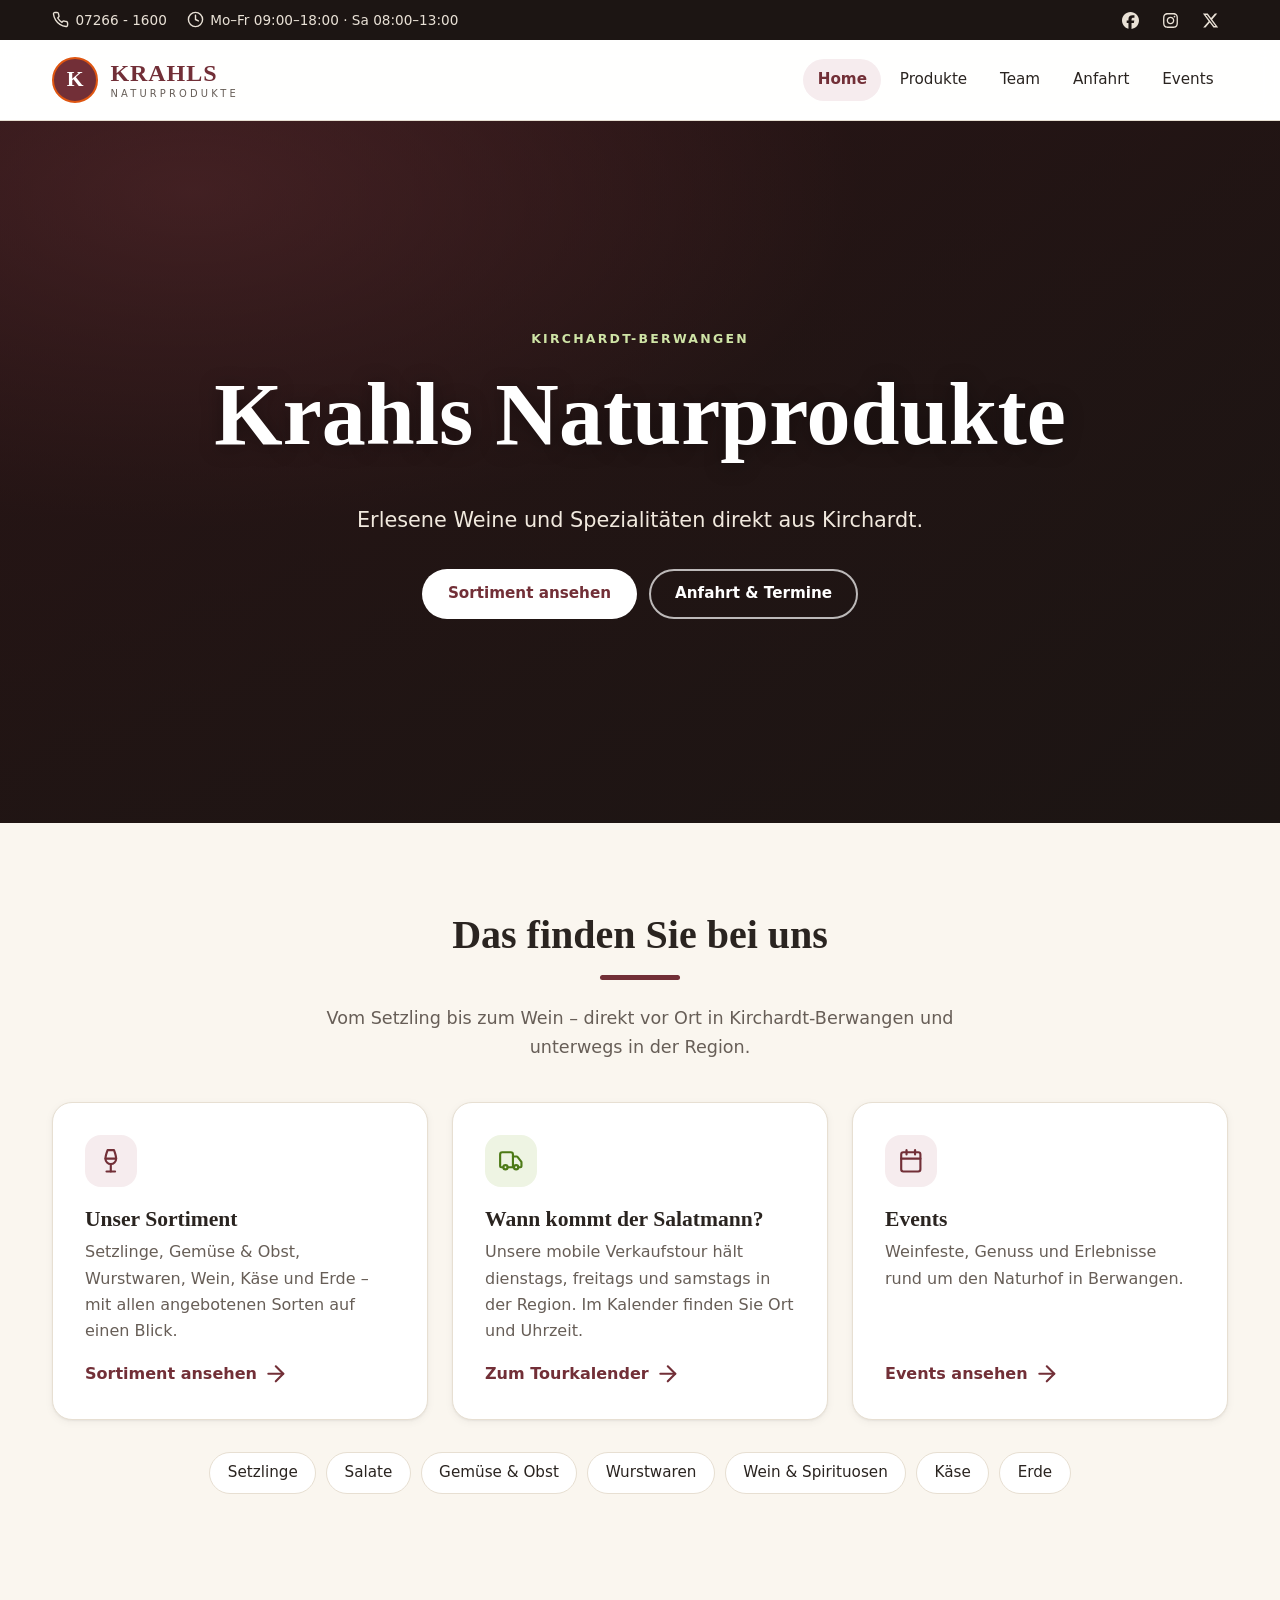
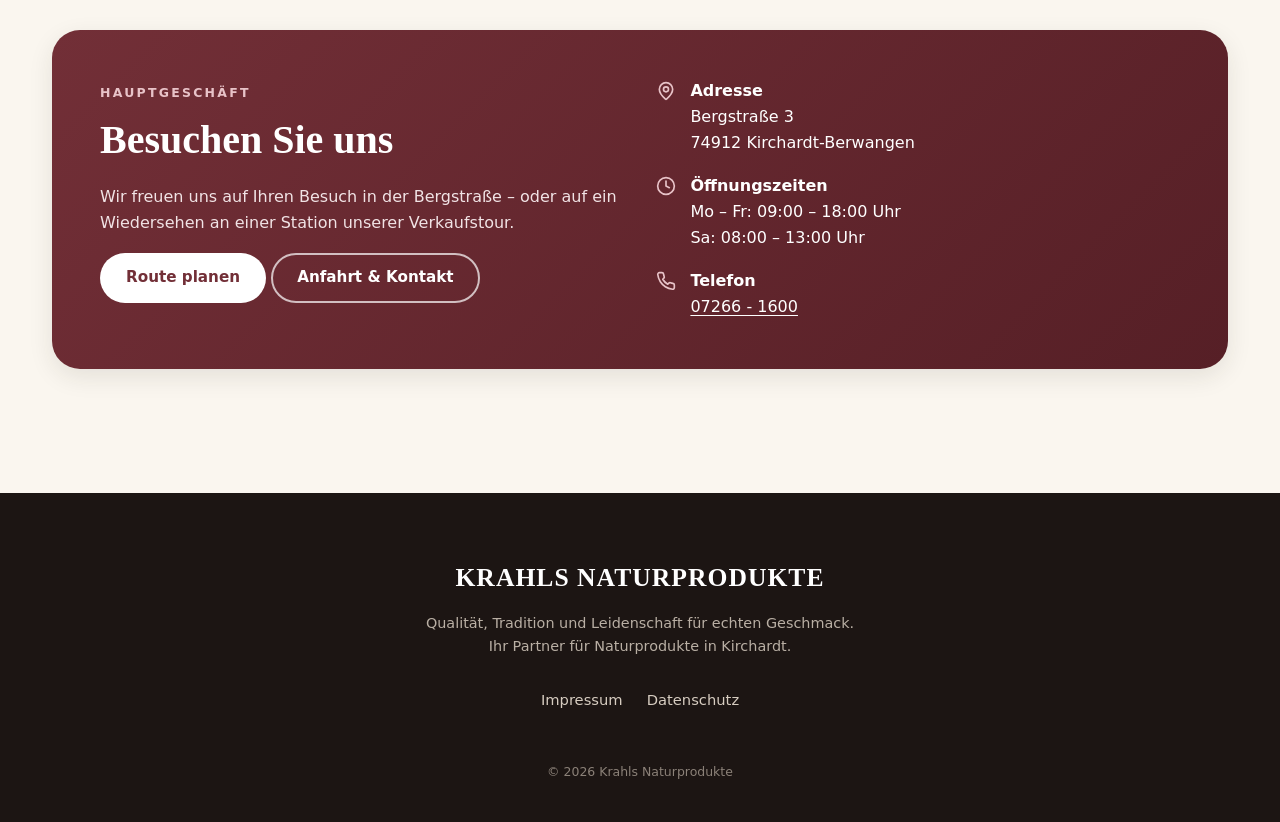
==== index.html @ 64cb2844 "add content" ====
<!DOCTYPE html>
<html lang="de">

<head>
    <meta charset="UTF-8">
    <meta name="viewport" content="width=device-width, initial-scale=1">
    <title>Krahls Naturprodukte – Wein &amp; Feinkost in Kirchardt-Berwangen</title>
    <meta name="description" content="Krahls Naturprodukte in Kirchardt-Berwangen – erlesene Weine, Feinkost und Spezialitäten direkt vor Ort entdecken. Qualität, Tradition und echter Geschmack.">
    <meta name="theme-color" content="#722f37">
    <link rel="icon" type="image/x-icon" href="assets/img/Logo.ico">
    <link rel="stylesheet" href="assets/css/style.css">
    <script type="application/ld+json">
    {
        "@context": "https://schema.org",
        "@type": "LocalBusiness",
        "name": "Krahls Naturprodukte",
        "address": {
            "@type": "PostalAddress",
            "streetAddress": "Bergstraße 3",
            "postalCode": "74912",
            "addressLocality": "Kirchardt",
            "addressCountry": "DE"
        },
        "telephone": "+49 7266 1600",
        "openingHoursSpecification": [
            { "@type": "OpeningHoursSpecification", "dayOfWeek": ["Monday", "Tuesday", "Wednesday", "Thursday", "Friday"], "opens": "09:00", "closes": "18:00" },
            { "@type": "OpeningHoursSpecification", "dayOfWeek": "Saturday", "opens": "08:00", "closes": "13:00" }
        ]
    }
    </script>
</head>

<body>
    <a class="skip-link" href="#main">Zum Inhalt springen</a>

    <div class="topbar">
        <div class="container topbar__inner">
            <div class="topbar__info">
                <a href="tel:+4972661600"><svg class="icon" aria-hidden="true" focusable="false" stroke="currentColor" fill="none" stroke-width="2" viewBox="0 0 24 24" stroke-linecap="round" stroke-linejoin="round" xmlns="http://www.w3.org/2000/svg"><path d="M22 16.92v3a2 2 0 0 1-2.18 2 19.79 19.79 0 0 1-8.63-3.07 19.5 19.5 0 0 1-6-6 19.79 19.79 0 0 1-3.07-8.67A2 2 0 0 1 4.11 2h3a2 2 0 0 1 2 1.72 12.84 12.84 0 0 0 .7 2.81 2 2 0 0 1-.45 2.11L8.09 9.91a16 16 0 0 0 6 6l1.27-1.27a2 2 0 0 1 2.11-.45 12.84 12.84 0 0 0 2.81.7A2 2 0 0 1 22 16.92z"></path></svg> 07266 - 1600</a>
                <span class="topbar__hours"><svg class="icon" aria-hidden="true" focusable="false" stroke="currentColor" fill="none" stroke-width="2" viewBox="0 0 24 24" stroke-linecap="round" stroke-linejoin="round" xmlns="http://www.w3.org/2000/svg"><circle cx="12" cy="12" r="10"></circle><polyline points="12 6 12 12 16 14"></polyline></svg> Mo–Fr 09:00–18:00 · Sa 08:00–13:00</span>
            </div>
            <div class="social">
                <a href="https://facebook.com" target="_blank" rel="noopener noreferrer" aria-label="Facebook (öffnet in neuem Tab)"><svg class="icon" aria-hidden="true" focusable="false" stroke="currentColor" fill="currentColor" stroke-width="0" viewBox="0 0 512 512" xmlns="http://www.w3.org/2000/svg"><path d="M512 256C512 114.6 397.4 0 256 0S0 114.6 0 256C0 376 82.7 476.8 194.2 504.5V334.2H141.4V256h52.8V222.3c0-87.1 39.4-127.5 125-127.5c16.2 0 44.2 3.2 55.7 6.4V172c-6-.6-16.5-1-29.6-1c-42 0-58.2 15.9-58.2 57.2V256h83.6l-14.4 78.2H287V510.1C413.8 494.8 512 386.9 512 256h0z"></path></svg></a>
                <a href="https://www.instagram.com/krahlsnaturprodukte?igsh=djY0NXl2ZTRkbXQ%3D" target="_blank" rel="noopener noreferrer" aria-label="Instagram (öffnet in neuem Tab)"><svg class="icon" aria-hidden="true" focusable="false" stroke="currentColor" fill="currentColor" stroke-width="0" viewBox="0 0 448 512" xmlns="http://www.w3.org/2000/svg"><path d="M224.1 141c-63.6 0-114.9 51.3-114.9 114.9s51.3 114.9 114.9 114.9S339 319.5 339 255.9 287.7 141 224.1 141zm0 189.6c-41.1 0-74.7-33.5-74.7-74.7s33.5-74.7 74.7-74.7 74.7 33.5 74.7 74.7-33.6 74.7-74.7 74.7zm146.4-194.3c0 14.9-12 26.8-26.8 26.8-14.9 0-26.8-12-26.8-26.8s12-26.8 26.8-26.8 26.8 12 26.8 26.8zm76.1 27.2c-1.7-35.9-9.9-67.7-36.2-93.9-26.2-26.2-58-34.4-93.9-36.2-37-2.1-147.9-2.1-184.9 0-35.8 1.7-67.6 9.9-93.9 36.1s-34.4 58-36.2 93.9c-2.1 37-2.1 147.9 0 184.9 1.7 35.9 9.9 67.7 36.2 93.9s58 34.4 93.9 36.2c37 2.1 147.9 2.1 184.9 0 35.9-1.7 67.7-9.9 93.9-36.2 26.2-26.2 34.4-58 36.2-93.9 2.1-37 2.1-147.8 0-184.8zM398.8 388c-7.8 19.6-22.9 34.7-42.6 42.6-29.5 11.7-99.5 9-132.1 9s-102.7 2.6-132.1-9c-19.6-7.8-34.7-22.9-42.6-42.6-11.7-29.5-9-99.5-9-132.1s-2.6-102.7 9-132.1c7.8-19.6 22.9-34.7 42.6-42.6 29.5-11.7 99.5-9 132.1-9s102.7-2.6 132.1 9c19.6 7.8 34.7 22.9 42.6 42.6 11.7 29.5 9 99.5 9 132.1s2.7 102.7-9 132.1z"></path></svg></a>
                <a href="https://twitter.com" target="_blank" rel="noopener noreferrer" aria-label="X / Twitter (öffnet in neuem Tab)"><svg class="icon" aria-hidden="true" focusable="false" stroke="currentColor" fill="currentColor" stroke-width="0" viewBox="0 0 512 512" xmlns="http://www.w3.org/2000/svg"><path d="M389.2 48h70.6L305.6 224.2 487 464H345L233.7 318.6 106.5 464H35.8L200.7 275.5 26.8 48H172.4L272.9 180.9 389.2 48zM364.4 421.8h39.1L151.1 88h-42L364.4 421.8z"></path></svg></a>
            </div>
        </div>
    </div>

    <header class="site-nav">
        <div class="container site-nav__inner">
            <a class="brand" href="index.html">
                <span class="brand__mark" aria-hidden="true">K<img src="assets/img/logo/Logo.jpeg" alt=""></span>
                <span class="brand__text">
                    <span class="brand__name">Krahls</span>
                    <span class="brand__sub">Naturprodukte</span>
                </span>
            </a>
            <nav aria-label="Hauptnavigation">
                <ul class="nav-links">
                <li><a href="index.html" aria-current="page">Home</a></li>
                <li><a href="produkte.html">Produkte</a></li>
                <li><a href="team.html">Team</a></li>
                <li><a href="anfahrt.html">Anfahrt</a></li>
                <li><a href="events.html">Events</a></li>
                <!-- <li><a href="shop.html">Online Shop</a></li> -->
                </ul>
            </nav>
            <button class="nav-toggle" type="button" aria-expanded="false" aria-controls="mobile-menu" aria-label="Menü öffnen">
                <svg class="icon icon--menu" aria-hidden="true" focusable="false" stroke="currentColor" fill="none" stroke-width="2" viewBox="0 0 24 24" stroke-linecap="round" stroke-linejoin="round" xmlns="http://www.w3.org/2000/svg"><line x1="4" x2="20" y1="12" y2="12"></line><line x1="4" x2="20" y1="6" y2="6"></line><line x1="4" x2="20" y1="18" y2="18"></line></svg><svg class="icon icon--close" aria-hidden="true" focusable="false" stroke="currentColor" fill="none" stroke-width="2" viewBox="0 0 24 24" stroke-linecap="round" stroke-linejoin="round" xmlns="http://www.w3.org/2000/svg"><path d="M18 6 6 18"></path><path d="m6 6 12 12"></path></svg>
            </button>
        </div>
        <nav class="mobile-menu" id="mobile-menu" aria-label="Mobile Navigation">
            <ul>
                <li><a href="index.html" aria-current="page">Home</a></li>
                <li><a href="produkte.html">Produkte</a></li>
                <li><a href="team.html">Team</a></li>
                <li><a href="anfahrt.html">Anfahrt</a></li>
                <li><a href="events.html">Events</a></li>
                <!-- <li><a href="shop.html">Online Shop</a></li> -->
            </ul>
        </nav>
    </header>

    <main id="main">

        <section class="hero hero--home">
            <img class="hero__bg" src="https://images.unsplash.com/photo-1510812431401-41d2bd2722f3?auto=format&amp;fit=crop&amp;w=1920" alt="" fetchpriority="high">
            <div>
                <span class="eyebrow">Kirchardt-Berwangen</span>
                <h1>Krahls Naturprodukte</h1>
                <p class="hero__lead">Erlesene Weine und Spezialitäten direkt aus Kirchardt.</p>
                <div class="hero__actions">
                    <a class="btn btn--light" href="produkte.html">Sortiment ansehen</a>
                    <a class="btn btn--ghost" href="anfahrt.html">Anfahrt &amp; Termine</a>
                </div>
            </div>
        </section>

        <section class="section">
            <div class="container">
                <div class="section-head">
                    <h2>Das finden Sie bei uns</h2>
                    <div class="accent-bar"></div>
                    <p class="page-head__lead">Vom Setzling bis zum Wein – direkt vor Ort in Kirchardt-Berwangen und unterwegs in der Region.</p>
                </div>
                <div class="teasers">
                    <a class="card teaser reveal" href="produkte.html">
                        <span class="teaser__icon"><svg class="icon" aria-hidden="true" focusable="false" stroke="currentColor" fill="none" stroke-width="2" viewBox="0 0 24 24" stroke-linecap="round" stroke-linejoin="round" xmlns="http://www.w3.org/2000/svg"><path d="M8 22h8"></path><path d="M7 10h10"></path><path d="M12 15v7"></path><path d="M12 15a5 5 0 0 0 5-5c0-2-.5-4-2-8H9c-1.5 4-2 6-2 8a5 5 0 0 0 5 5Z"></path></svg></span>
                        <h3>Unser Sortiment</h3>
                        <p>Setzlinge, Gemüse &amp; Obst, Wurstwaren, Wein, Käse und Erde – mit allen angebotenen Sorten auf einen Blick.</p>
                        <span class="teaser__more">Sortiment ansehen <svg class="icon" aria-hidden="true" focusable="false" stroke="currentColor" fill="none" stroke-width="2" viewBox="0 0 24 24" stroke-linecap="round" stroke-linejoin="round" xmlns="http://www.w3.org/2000/svg"><path d="M5 12h14"></path><path d="m12 5 7 7-7 7"></path></svg></span>
                    </a>
                    <a class="card teaser reveal" href="anfahrt.html#termine">
                        <span class="teaser__icon"><svg class="icon" aria-hidden="true" focusable="false" stroke="currentColor" fill="none" stroke-width="2" viewBox="0 0 24 24" stroke-linecap="round" stroke-linejoin="round" xmlns="http://www.w3.org/2000/svg"><path d="M14 18V6a2 2 0 0 0-2-2H4a2 2 0 0 0-2 2v11a1 1 0 0 0 1 1h2"></path><path d="M15 18H9"></path><path d="M19 18h2a1 1 0 0 0 1-1v-3.65a1 1 0 0 0-.22-.624l-3.48-4.35A1 1 0 0 0 17.52 8H14"></path><circle cx="17" cy="18" r="2"></circle><circle cx="7" cy="18" r="2"></circle></svg></span>
                        <h3>Wann kommt der Salatmann?</h3>
                        <p>Unsere mobile Verkaufstour hält dienstags, freitags und samstags in der Region. Im Kalender finden Sie Ort und Uhrzeit.</p>
                        <span class="teaser__more">Zum Tourkalender <svg class="icon" aria-hidden="true" focusable="false" stroke="currentColor" fill="none" stroke-width="2" viewBox="0 0 24 24" stroke-linecap="round" stroke-linejoin="round" xmlns="http://www.w3.org/2000/svg"><path d="M5 12h14"></path><path d="m12 5 7 7-7 7"></path></svg></span>
                    </a>
                    <a class="card teaser reveal" href="events.html">
                        <span class="teaser__icon"><svg class="icon" aria-hidden="true" focusable="false" stroke="currentColor" fill="none" stroke-width="2" viewBox="0 0 24 24" stroke-linecap="round" stroke-linejoin="round" xmlns="http://www.w3.org/2000/svg"><path d="M8 2v4"></path><path d="M16 2v4"></path><rect width="18" height="18" x="3" y="4" rx="2"></rect><path d="M3 10h18"></path></svg></span>
                        <h3>Events</h3>
                        <p>Weinfeste, Genuss und Erlebnisse rund um den Naturhof in Berwangen.</p>
                        <span class="teaser__more">Events ansehen <svg class="icon" aria-hidden="true" focusable="false" stroke="currentColor" fill="none" stroke-width="2" viewBox="0 0 24 24" stroke-linecap="round" stroke-linejoin="round" xmlns="http://www.w3.org/2000/svg"><path d="M5 12h14"></path><path d="m12 5 7 7-7 7"></path></svg></span>
                    </a>
                </div>
                <ul class="category-list" aria-label="Produktkategorien">
                    <li><a href="produkte.html#setzlinge">Setzlinge</a></li>
                    <li><a href="produkte.html#salate">Salate</a></li>
                    <li><a href="produkte.html#gemuese">Gemüse &amp; Obst</a></li>
                    <li><a href="produkte.html#wurst">Wurstwaren</a></li>
                    <li><a href="produkte.html#weine">Wein &amp; Spirituosen</a></li>
                    <li><a href="produkte.html#kaese">Käse</a></li>
                    <li><a href="produkte.html#erde">Erde</a></li>
                </ul>
            </div>
        </section>

        <section class="section section--tight">
            <div class="container">
                <div class="visit reveal">
                    <div>
                        <span class="eyebrow" style="color:#e8c3c8">Hauptgeschäft</span>
                        <h2>Besuchen Sie uns</h2>
                        <p>Wir freuen uns auf Ihren Besuch in der Bergstraße – oder auf ein Wiedersehen an einer Station unserer Verkaufstour.</p>
                        <p><a class="btn btn--light" href="https://www.google.com/maps/dir/?api=1&amp;destination=Bergstra%C3%9Fe+3%2C+74912+Kirchardt" target="_blank" rel="noopener noreferrer">Route planen</a>
                        <a class="btn btn--ghost" href="anfahrt.html">Anfahrt &amp; Kontakt</a></p>
                    </div>
                    <ul class="visit__facts">
                        <li><svg class="icon" aria-hidden="true" focusable="false" stroke="currentColor" fill="none" stroke-width="2" viewBox="0 0 24 24" stroke-linecap="round" stroke-linejoin="round" xmlns="http://www.w3.org/2000/svg"><path d="M20 10c0 4.993-5.539 10.193-7.399 11.799a1 1 0 0 1-1.202 0C9.539 20.193 4 14.993 4 10a8 8 0 0 1 16 0"></path><circle cx="12" cy="10" r="3"></circle></svg><span><strong>Adresse</strong>Bergstraße 3<br>74912 Kirchardt-Berwangen</span></li>
                        <li><svg class="icon" aria-hidden="true" focusable="false" stroke="currentColor" fill="none" stroke-width="2" viewBox="0 0 24 24" stroke-linecap="round" stroke-linejoin="round" xmlns="http://www.w3.org/2000/svg"><circle cx="12" cy="12" r="10"></circle><polyline points="12 6 12 12 16 14"></polyline></svg><span><strong>Öffnungszeiten</strong>Mo – Fr: 09:00 – 18:00 Uhr<br>Sa: 08:00 – 13:00 Uhr</span></li>
                        <li><svg class="icon" aria-hidden="true" focusable="false" stroke="currentColor" fill="none" stroke-width="2" viewBox="0 0 24 24" stroke-linecap="round" stroke-linejoin="round" xmlns="http://www.w3.org/2000/svg"><path d="M22 16.92v3a2 2 0 0 1-2.18 2 19.79 19.79 0 0 1-8.63-3.07 19.5 19.5 0 0 1-6-6 19.79 19.79 0 0 1-3.07-8.67A2 2 0 0 1 4.11 2h3a2 2 0 0 1 2 1.72 12.84 12.84 0 0 0 .7 2.81 2 2 0 0 1-.45 2.11L8.09 9.91a16 16 0 0 0 6 6l1.27-1.27a2 2 0 0 1 2.11-.45 12.84 12.84 0 0 0 2.81.7A2 2 0 0 1 22 16.92z"></path></svg><span><strong>Telefon</strong><a href="tel:+4972661600">07266 - 1600</a></span></li>
                    </ul>
                </div>
            </div>
        </section>
    </main>

    <footer class="site-footer">
        <div class="container">
            <button class="footer-logo-btn" type="button" aria-label="Logo vergrößern"><img class="footer-logo" src="assets/img/logo/Logo.jpeg" alt="Krahls Naturprodukte Logo" loading="lazy"></button>
            <span class="footer-name">Krahls Naturprodukte</span>
            <p class="footer-text">Qualität, Tradition und Leidenschaft für echten Geschmack. Ihr Partner für Naturprodukte in Kirchardt.</p>
            <ul class="footer-links">
                <li><a href="impressum.html">Impressum</a></li>
                <li><a href="datenschutz.html">Datenschutz</a></li>
            </ul>
            <p class="footer-copy">© 2026 Krahls Naturprodukte</p>
        </div>
    </footer>

    <dialog class="lightbox" id="logo-dialog" aria-label="Logo vergrößert">
        <img id="logo-dialog-img" alt="Krahls Naturprodukte Logo, vergrößert">
    </dialog>

    <script src="assets/js/main.js" defer></script>
</body>

</html>
---- assets/css/style.css ----
/* ==========================================================================
   Krahls Naturprodukte – Stylesheet
   Reines CSS, kein Build-Schritt, keine externen Ressourcen.
   Aufbau: 1 Variablen · 2 Basis · 3 Layout · 4 Header/Navigation · 5 Hero
           6 Komponenten · 7 Produkte · 8 Team · 9 Anfahrt/Kalender · 10 Events
           11 Rechtstexte · 12 Footer · 13 Dialoge · 14 Animation/Barrierefreiheit
   ========================================================================== */

/* --- Optional: eigene Schriften -------------------------------------------
   Wenn Sie Inter / Playfair Display selbst hosten möchten, legen Sie die
   .woff2-Dateien in assets/fonts/ ab und entfernen Sie die Kommentare:

@font-face {
    font-family: 'Inter';
    font-style: normal;
    font-weight: 400 700;
    font-display: swap;
    src: url('../fonts/inter-latin.woff2') format('woff2');
}
@font-face {
    font-family: 'Playfair Display';
    font-style: normal;
    font-weight: 400 700;
    font-display: swap;
    src: url('../fonts/playfair-display-latin.woff2') format('woff2');
}
--------------------------------------------------------------------------- */

/* 1 · Variablen ------------------------------------------------------------ */
:root {
    --wine: #722f37;
    --wine-dark: #561f26;
    --wine-soft: #f6ecee;
    --leaf: #4d7a17;
    --leaf-soft: #eef4e3;
    --cream: #faf6ef;
    --paper: #ffffff;
    --ink: #2a2420;
    --muted: #675e57;
    --line: #e7dfd2;
    --night: #1c1513;

    --tour-di: #d9a406;
    --tour-fr: #16a34a;
    --tour-sa: #f97316;

    --ok: #2f7d32;
    --warn: #b7791f;
    --bad: #b42318;

    --font-head: 'Playfair Display', 'Iowan Old Style', 'Palatino Linotype', Palatino, Georgia, serif;
    --font-body: 'Inter', system-ui, -apple-system, 'Segoe UI', Roboto, 'Helvetica Neue', Arial, sans-serif;

    --radius: 1.25rem;
    --radius-sm: 0.75rem;
    --shadow-sm: 0 1px 2px rgba(42, 36, 32, 0.06), 0 2px 8px rgba(42, 36, 32, 0.05);
    --shadow-md: 0 8px 24px rgba(42, 36, 32, 0.1);
    --shadow-lg: 0 20px 50px rgba(42, 36, 32, 0.18);

    --nav-h: 4.5rem;
    --topbar-h: 2.5rem;
    --maxw: 76rem;
}

/* 2 · Basis ---------------------------------------------------------------- */
*,
*::before,
*::after {
    box-sizing: border-box;
}

html {
    -webkit-text-size-adjust: 100%;
    scroll-behavior: smooth;
    scroll-padding-top: calc(var(--nav-h) + 1rem);
}

body {
    margin: 0;
    min-height: 100vh;
    display: flex;
    flex-direction: column;
    font-family: var(--font-body);
    font-size: 1rem;
    line-height: 1.65;
    color: var(--ink);
    background: var(--cream);
    -webkit-font-smoothing: antialiased;
}

main {
    flex: 1 0 auto;
}

img,
svg {
    display: block;
    max-width: 100%;
}

h1,
h2,
h3,
h4 {
    font-family: var(--font-head);
    line-height: 1.2;
    margin: 0 0 0.5em;
    color: var(--ink);
    text-wrap: balance;
}

h1 { font-size: clamp(2.25rem, 5vw, 3.75rem); font-weight: 700; }
h2 { font-size: clamp(1.75rem, 3.5vw, 2.5rem); font-weight: 700; }
h3 { font-size: 1.35rem; font-weight: 700; }
h4 { font-size: 1.1rem; font-weight: 700; }

p { margin: 0 0 1em; }

a {
    color: var(--wine);
    text-underline-offset: 0.2em;
}
a:hover { color: var(--wine-dark); }

button {
    font: inherit;
    color: inherit;
    cursor: pointer;
}

:focus-visible {
    outline: 3px solid var(--leaf);
    outline-offset: 3px;
    border-radius: 4px;
}

.icon {
    width: 1.25em;
    height: 1.25em;
    flex-shrink: 0;
}

.sr-only {
    position: absolute;
    width: 1px;
    height: 1px;
    padding: 0;
    margin: -1px;
    overflow: hidden;
    clip: rect(0, 0, 0, 0);
    white-space: nowrap;
    border: 0;
}

.skip-link {
    position: absolute;
    left: 1rem;
    top: -4rem;
    z-index: 200;
    background: var(--wine);
    color: #fff;
    padding: 0.6rem 1rem;
    border-radius: var(--radius-sm);
    text-decoration: none;
    transition: top 0.2s;
}
.skip-link:focus { top: 1rem; color: #fff; }

/* 3 · Layout --------------------------------------------------------------- */
.container {
    width: 100%;
    max-width: var(--maxw);
    margin-inline: auto;
    padding-inline: 1.25rem;
}
.container--narrow { max-width: 52rem; }

.section { padding-block: clamp(3rem, 7vw, 5.5rem); }
.section--tight { padding-block: clamp(2rem, 4vw, 3rem); }
.section--paper { background: var(--paper); }

.page-head {
    text-align: center;
    padding-block: clamp(2.5rem, 6vw, 4.5rem) 0;
}
.page-head__lead {
    max-width: 40rem;
    margin: 0 auto;
    color: var(--muted);
    font-size: 1.1rem;
}

.accent-bar {
    width: 5rem;
    height: 0.3rem;
    border-radius: 999px;
    background: var(--wine);
    margin: 1rem auto 1.5rem;
}
.accent-bar--leaf { background: var(--leaf); }

.eyebrow {
    display: inline-block;
    font-size: 0.78rem;
    font-weight: 700;
    letter-spacing: 0.18em;
    text-transform: uppercase;
    color: var(--leaf);
    margin-bottom: 0.75rem;
}

.card {
    background: var(--paper);
    border: 1px solid var(--line);
    border-radius: var(--radius);
    box-shadow: var(--shadow-sm);
}

.btn {
    display: inline-flex;
    align-items: center;
    justify-content: center;
    gap: 0.5rem;
    min-height: 2.75rem;
    padding: 0.65rem 1.5rem;
    border-radius: 999px;
    border: 2px solid transparent;
    font-weight: 600;
    font-size: 0.95rem;
    text-decoration: none;
    transition: background-color 0.2s, color 0.2s, border-color 0.2s, transform 0.2s;
}
.btn:hover { transform: translateY(-2px); }
.btn--primary { background: var(--wine); color: #fff; }
.btn--primary:hover { background: var(--wine-dark); color: #fff; }
.btn--outline { border-color: var(--wine); color: var(--wine); background: transparent; }
.btn--outline:hover { background: var(--wine); color: #fff; }
.btn--light { background: #fff; color: var(--wine); }
.btn--light:hover { background: var(--wine-soft); color: var(--wine-dark); }
.btn--ghost { border-color: rgba(255, 255, 255, 0.7); color: #fff; background: transparent; }
.btn--ghost:hover { background: #fff; color: var(--wine); }
.btn--dark { background: var(--ink); color: #fff; }
.btn--dark:hover { background: #000; color: #fff; }
.btn--block { width: 100%; }

.section-head { text-align: center; margin-bottom: 2.5rem; }
.section-head h1,
.section-head h2 { margin-bottom: 0; }

/* 4 · Topbar, Header, Navigation ------------------------------------------ */
.topbar {
    background: var(--night);
    color: #e9e1d6;
    font-size: 0.85rem;
}
.topbar__inner {
    min-height: var(--topbar-h);
    display: flex;
    align-items: center;
    justify-content: space-between;
    gap: 1rem;
}
.topbar__info {
    display: flex;
    flex-wrap: wrap;
    gap: 0.25rem 1.25rem;
    align-items: center;
}
.topbar__info a,
.topbar__info span { display: inline-flex; align-items: center; gap: 0.4rem; color: inherit; text-decoration: none; }
.topbar__info a:hover { color: #fff; text-decoration: underline; }
.topbar__info .topbar__hours { display: none; }
.social { display: flex; gap: 0.25rem; }
.social a {
    display: grid;
    place-items: center;
    width: 2.25rem;
    height: 2.25rem;
    border-radius: 50%;
    color: #e9e1d6;
    transition: background-color 0.2s, color 0.2s;
}
.social a:hover { background: rgba(255, 255, 255, 0.14); color: #fff; }

.site-nav {
    position: sticky;
    top: 0;
    z-index: 100;
    background: rgba(255, 255, 255, 0.94);
    backdrop-filter: blur(10px);
    -webkit-backdrop-filter: blur(10px);
    border-bottom: 1px solid var(--line);
}
.site-nav__inner {
    min-height: var(--nav-h);
    display: flex;
    align-items: center;
    justify-content: space-between;
    gap: 1rem;
}

.brand {
    display: flex;
    align-items: center;
    gap: 0.75rem;
    text-decoration: none;
    color: var(--wine);
}
.brand__mark {
    position: relative;
    display: grid;
    place-items: center;
    width: 2.9rem;
    height: 2.9rem;
    border-radius: 50%;
    background: var(--wine);
    color: #fff;
    font-family: var(--font-head);
    font-weight: 700;
    font-size: 1.35rem;
    border: 2px solid #df5611;
    overflow: hidden;
    flex-shrink: 0;
}
.brand__mark img {
    position: absolute;
    inset: 0;
    width: 100%;
    height: 100%;
    object-fit: cover;
    background: #fff;
}
.brand__text { display: flex; flex-direction: column; line-height: 1; }
.brand__name {
    font-family: var(--font-head);
    font-size: 1.5rem;
    font-weight: 700;
    letter-spacing: 0.04em;
    text-transform: uppercase;
}
.brand__sub {
    margin-top: 0.3rem;
    font-size: 0.62rem;
    font-weight: 400;
    letter-spacing: 0.32em;
    text-transform: uppercase;
    color: var(--muted);
}
.brand:hover { color: var(--wine-dark); }

.nav-links {
    display: none;
    align-items: center;
    gap: 0.25rem;
    list-style: none;
    margin: 0;
    padding: 0;
}
.nav-links a {
    position: relative;
    display: block;
    padding: 0.5rem 0.9rem;
    font-size: 0.95rem;
    font-weight: 500;
    color: var(--ink);
    text-decoration: none;
    border-radius: 999px;
    transition: color 0.2s, background-color 0.2s;
}
.nav-links a:hover { color: var(--wine); background: var(--wine-soft); }
.nav-links a[aria-current='page'] { color: var(--wine); background: var(--wine-soft); font-weight: 600; }

.nav-toggle {
    display: grid;
    place-items: center;
    width: 2.75rem;
    height: 2.75rem;
    border: 0;
    border-radius: 50%;
    background: transparent;
}
.nav-toggle:hover { background: var(--wine-soft); }
.nav-toggle .icon { width: 1.6rem; height: 1.6rem; }
.nav-toggle .icon--close { display: none; }
.nav-toggle[aria-expanded='true'] .icon--menu { display: none; }
.nav-toggle[aria-expanded='true'] .icon--close { display: block; }

.mobile-menu {
    display: none;
    border-top: 1px solid var(--line);
    background: #fff;
    padding: 0.75rem 1.25rem 1.25rem;
}
.mobile-menu.is-open { display: block; }
.mobile-menu ul { list-style: none; margin: 0; padding: 0; }
.mobile-menu a {
    display: block;
    padding: 0.85rem 0.5rem;
    border-bottom: 1px solid var(--line);
    font-size: 1.1rem;
    color: var(--ink);
    text-decoration: none;
}
.mobile-menu a[aria-current='page'] { color: var(--wine); font-weight: 700; }
.mobile-menu li:last-child a { border-bottom: 0; }

@media (min-width: 48rem) {
    :root { --nav-h: 5rem; }
    .nav-links { display: flex; }
    .nav-toggle,
    .mobile-menu,
    .mobile-menu.is-open { display: none; }
}
@media (min-width: 40rem) {
    .topbar__info .topbar__hours { display: inline-flex; }
}

/* 5 · Hero ----------------------------------------------------------------- */
.hero {
    position: relative;
    isolation: isolate;
    display: grid;
    place-items: center;
    min-height: min(78vh, 46rem);
    padding: 4rem 1.25rem;
    color: #fff;
    text-align: center;
    background:
        radial-gradient(60rem 30rem at 15% 10%, rgba(114, 47, 55, 0.9), transparent 70%),
        linear-gradient(135deg, #3a1318 0%, #1c1513 100%);
}
.hero--small { min-height: min(46vh, 22rem); }
.hero__bg {
    position: absolute;
    inset: 0;
    z-index: -2;
    width: 100%;
    height: 100%;
    object-fit: cover;
}
.hero__bg.is-broken { display: none; }
.hero::after {
    content: '';
    position: absolute;
    inset: 0;
    z-index: -1;
    background: linear-gradient(180deg, rgba(28, 21, 19, 0.5) 0%, rgba(28, 21, 19, 0.78) 100%);
}
.hero h1 { color: #fff; margin-bottom: 0.4em; text-shadow: 0 2px 20px rgba(0, 0, 0, 0.35); }
.hero--home h1 { font-size: clamp(2.6rem, 8vw, 5.5rem); }
.hero__lead {
    max-width: 42rem;
    margin: 0 auto 2rem;
    font-size: clamp(1.05rem, 2vw, 1.3rem);
    color: #f1e9de;
}
.hero__actions { display: flex; flex-wrap: wrap; gap: 0.75rem; justify-content: center; }
.hero .eyebrow { color: #cfe4a6; }

/* 6 · Wiederverwendbare Komponenten --------------------------------------- */
.teasers {
    display: grid;
    gap: 1.5rem;
    grid-template-columns: repeat(auto-fit, minmax(16rem, 1fr));
}
.teaser {
    display: flex;
    flex-direction: column;
    padding: 2rem;
    text-decoration: none;
    color: var(--ink);
    transition: transform 0.25s, box-shadow 0.25s, border-color 0.25s;
}
.teaser:hover { transform: translateY(-5px); box-shadow: var(--shadow-md); border-color: var(--wine); color: var(--ink); }
.teaser__icon {
    display: grid;
    place-items: center;
    width: 3.25rem;
    height: 3.25rem;
    border-radius: 1rem;
    background: var(--wine-soft);
    color: var(--wine);
    margin-bottom: 1.25rem;
}
.teaser:nth-child(2) .teaser__icon { background: var(--leaf-soft); color: var(--leaf); }
.teaser .icon { width: 1.6rem; height: 1.6rem; }
.teaser h3 { margin-bottom: 0.4rem; }
.teaser p { color: var(--muted); flex: 1; }
.teaser__more {
    display: inline-flex;
    align-items: center;
    gap: 0.4rem;
    font-weight: 600;
    color: var(--wine);
}
.teaser:hover .teaser__more .icon { transform: translateX(4px); }
.teaser__more .icon { transition: transform 0.2s; }

.category-list {
    display: flex;
    flex-wrap: wrap;
    gap: 0.6rem;
    justify-content: center;
    list-style: none;
    margin: 2rem 0 0;
    padding: 0;
}
.category-list a {
    display: block;
    padding: 0.45rem 1.1rem;
    border-radius: 999px;
    background: var(--paper);
    border: 1px solid var(--line);
    color: var(--ink);
    font-size: 0.95rem;
    text-decoration: none;
    transition: border-color 0.2s, color 0.2s;
}
.category-list a:hover { border-color: var(--wine); color: var(--wine); }

.visit {
    display: grid;
    gap: 2rem;
    align-items: center;
    padding: clamp(1.5rem, 4vw, 3rem);
    background: linear-gradient(135deg, var(--wine) 0%, var(--wine-dark) 100%);
    color: #fff;
    border-radius: calc(var(--radius) * 1.4);
    box-shadow: var(--shadow-md);
}
.visit h2 { color: #fff; }
.visit p { color: #f1e3e5; }
.visit__facts { display: grid; gap: 1rem; list-style: none; margin: 0; padding: 0; }
.visit__facts li { display: flex; gap: 0.9rem; align-items: flex-start; }
.visit__facts .icon { margin-top: 0.2rem; color: #e8c3c8; }
.visit__facts strong { display: block; }
.visit__facts a { color: #fff; }
@media (min-width: 52rem) {
    .visit { grid-template-columns: 1fr 1fr; }
}

.chips {
    display: flex;
    flex-wrap: wrap;
    justify-content: center;
    gap: 0.6rem;
    margin-block: 0 2.5rem;
}
.chip {
    border: 1px solid var(--line);
    background: var(--paper);
    color: var(--ink);
    padding: 0.5rem 1.2rem;
    min-height: 2.5rem;
    border-radius: 999px;
    font-size: 0.92rem;
    font-weight: 500;
    box-shadow: var(--shadow-sm);
    transition: border-color 0.2s, color 0.2s, background-color 0.2s;
}
.chip:hover { border-color: var(--wine); color: var(--wine); }
.chip[aria-pressed='true'] { background: var(--wine); border-color: var(--wine); color: #fff; }

.hint {
    display: inline-flex;
    align-items: center;
    gap: 0.5rem;
    padding: 0.6rem 1.2rem;
    border-radius: var(--radius-sm);
    background: var(--wine-soft);
    border: 1px solid #ead2d6;
    color: var(--wine);
    font-weight: 600;
    font-size: 0.95rem;
}
.hint p { margin: 0; }

.empty-state {
    grid-column: 1 / -1;
    padding: 3rem 1rem;
    text-align: center;
    color: var(--muted);
}

/* Bild-Fallback: kaputte Bilder blenden sich aus, der Hintergrund bleibt */
img.is-broken { visibility: hidden; }

/* 7 · Produkte ------------------------------------------------------------- */
.product-grid {
    display: grid;
    gap: 1.5rem;
    grid-template-columns: repeat(auto-fill, minmax(17.5rem, 1fr));
}
.product-card {
    display: flex;
    flex-direction: column;
    width: 100%;
    padding: 0;
    overflow: hidden;
    text-align: left;
    transition: transform 0.25s, box-shadow 0.25s, border-color 0.25s;
}
.product-card:hover { transform: translateY(-5px); box-shadow: var(--shadow-md); border-color: #d6c9b6; }
.product-card[hidden] { display: none; }
.media {
    position: relative;
    overflow: hidden;
    aspect-ratio: 4 / 3;
    background:
        radial-gradient(circle at 30% 30%, #f4ead9 0%, transparent 60%),
        linear-gradient(135deg, var(--leaf-soft), var(--wine-soft));
}
.media img {
    width: 100%;
    height: 100%;
    object-fit: cover;
    transition: transform 0.6s, filter 0.3s, opacity 0.3s;
}
.product-card:hover .media img,
.event-card:hover .media img { transform: scale(1.05); }
.media--soldout img { filter: grayscale(1); opacity: 0.55; }
.pill {
    position: absolute;
    padding: 0.25rem 0.75rem;
    border-radius: 999px;
    font-size: 0.68rem;
    font-weight: 700;
    letter-spacing: 0.12em;
    text-transform: uppercase;
    color: #fff;
}
.pill--tag { top: 1rem; left: 1rem; background: rgba(42, 36, 32, 0.82); }
.pill--status { top: 1rem; right: 1rem; box-shadow: var(--shadow-sm); }
.pill--ok { background: var(--ok); }
.pill--low { background: var(--warn); }
.pill--out { background: var(--bad); }
.media__zoom {
    position: absolute;
    right: 1rem;
    bottom: 1rem;
    display: grid;
    place-items: center;
    width: 2.25rem;
    height: 2.25rem;
    border-radius: 50%;
    background: rgba(255, 255, 255, 0.92);
    color: var(--wine);
    box-shadow: var(--shadow-sm);
}
.product-card__body { padding: 1.4rem 1.5rem 1.5rem; display: flex; flex-direction: column; flex: 1; }
.product-card__body h3 { margin-bottom: 0.4rem; }
.product-card__desc { color: var(--muted); font-size: 0.93rem; margin-bottom: 1rem; }
.product-card__foot {
    margin-top: auto;
    padding-top: 1rem;
    border-top: 1px solid var(--line);
    display: flex;
    justify-content: space-between;
    align-items: baseline;
    gap: 1rem;
}
.price { font-family: var(--font-head); font-size: 1.25rem; font-weight: 700; color: var(--wine); }
.product-card__more { font-size: 0.8rem; color: var(--muted); }

.stock-list { list-style: none; margin: 0; padding: 0; }
.stock-list li {
    display: flex;
    justify-content: space-between;
    align-items: center;
    gap: 1rem;
    padding: 0.6rem 0;
    border-bottom: 1px solid var(--line);
    font-size: 0.95rem;
}
.stock-list li:last-child { border-bottom: 0; }
.stock-list__name { display: flex; align-items: center; gap: 0.7rem; }
.dot { width: 0.65rem; height: 0.65rem; border-radius: 50%; flex-shrink: 0; }
.dot--ok { background: #22a34a; }
.dot--low { background: #eab308; }
.dot--out { background: #dc2626; }
.is-out { color: #9a9087; text-decoration: line-through; text-decoration-color: #dc2626; }
.stock-list__note { font-size: 0.78rem; font-weight: 600; color: var(--muted); white-space: nowrap; }

/* 8 · Team ----------------------------------------------------------------- */
.team-grid {
    display: grid;
    gap: 3.5rem 2.5rem;
    grid-template-columns: repeat(auto-fit, minmax(17rem, 1fr));
    max-width: 64rem;
    margin-inline: auto;
}
.member { text-align: center; }
.member__photo {
    position: relative;
    width: min(15rem, 70vw);
    aspect-ratio: 1;
    margin: 0 auto 1.5rem;
    border-radius: 50%;
    border: 5px solid #fff;
    box-shadow: var(--shadow-md);
    overflow: hidden;
    display: grid;
    place-items: center;
    background: linear-gradient(135deg, var(--wine), var(--wine-dark));
    color: #fff;
    font-family: var(--font-head);
    font-size: 3.5rem;
    font-weight: 700;
}
.member__photo img { position: absolute; inset: 0; width: 100%; height: 100%; object-fit: cover; }
.member h3 { font-size: 1.7rem; margin-bottom: 0.2rem; }
.member__role { color: var(--wine); font-weight: 700; font-style: italic; margin-bottom: 1rem; }
.member blockquote { margin: 0; color: var(--muted); font-style: italic; }

/* 9 · Anfahrt & Kalender --------------------------------------------------- */
.contact-grid { display: grid; gap: 2rem; align-items: stretch; }
@media (min-width: 62rem) {
    .contact-grid { grid-template-columns: 1fr 2fr; }
}
.contact-card { padding: clamp(1.5rem, 3vw, 2.25rem); }
.contact-card h2 { font-size: 1.15rem; color: var(--wine); display: flex; align-items: center; gap: 0.6rem; margin-bottom: 0.5rem; }
.contact-card h2:not(:first-child) { margin-top: 1.75rem; }
.contact-card address { font-style: normal; color: var(--muted); }
.contact-card p { color: var(--muted); margin-bottom: 0; }
.hours { list-style: none; margin: 0; padding: 0; color: var(--muted); }
.hours li { display: flex; justify-content: space-between; gap: 1rem; padding: 0.25rem 0; border-bottom: 1px dashed var(--line); }
.hours li:last-child { border-bottom: 0; }
.contact-card .btn { margin-top: 1.5rem; }

.map {
    position: relative;
    min-height: 22rem;
    border-radius: calc(var(--radius) * 1.4);
    overflow: hidden;
    border: 4px solid #fff;
    box-shadow: var(--shadow-lg);
    background: linear-gradient(135deg, var(--leaf-soft), var(--wine-soft));
}
.map iframe { position: absolute; inset: 0; width: 100%; height: 100%; border: 0; }
.map__consent {
    position: absolute;
    inset: 0;
    display: flex;
    flex-direction: column;
    align-items: center;
    justify-content: center;
    gap: 0.75rem;
    padding: 1.5rem;
    text-align: center;
}
.map__consent .icon { width: 2.5rem; height: 2.5rem; color: var(--wine); }
.map__consent p { max-width: 30rem; margin: 0; font-size: 0.9rem; color: var(--muted); }
.map__actions { display: flex; flex-wrap: wrap; gap: 0.6rem; justify-content: center; }

.tour-legend {
    display: flex;
    flex-wrap: wrap;
    justify-content: center;
    gap: 0.5rem 1.5rem;
    margin-top: 1.5rem;
    font-size: 0.75rem;
    font-weight: 600;
    letter-spacing: 0.08em;
    text-transform: uppercase;
}
.tour-legend span { display: inline-flex; align-items: center; gap: 0.5rem; }
.tour-legend i { width: 0.8rem; height: 0.8rem; border-radius: 50%; display: block; }
.dot-yellow { background: var(--tour-di); }
.dot-green { background: var(--tour-fr); }
.dot-orange { background: var(--tour-sa); }

.planner {
    display: grid;
    margin-top: 2.5rem;
    overflow: hidden;
    border-radius: calc(var(--radius) * 1.4);
    box-shadow: var(--shadow-md);
    border: 1px solid var(--line);
    background: var(--paper);
}
@media (min-width: 62rem) {
    .planner { grid-template-columns: 1fr 1fr; }
}
.planner__cal { padding: clamp(1.25rem, 3vw, 2rem); }
.planner__detail {
    padding: clamp(1.25rem, 3vw, 2rem);
    background: #f6f1e8;
    min-height: 20rem;
    display: flex;
    flex-direction: column;
    justify-content: center;
    border-top: 1px solid var(--line);
}
@media (min-width: 62rem) {
    .planner__detail { border-top: 0; border-left: 1px solid var(--line); }
}
.cal-head { display: flex; align-items: center; justify-content: space-between; margin-bottom: 1.25rem; }
.cal-head h3 {
    margin: 0;
    font-size: 1.1rem;
    letter-spacing: 0.14em;
    text-transform: uppercase;
    color: var(--wine);
    text-align: center;
}
.cal-nav {
    display: grid;
    place-items: center;
    width: 2.75rem;
    height: 2.75rem;
    border: 0;
    border-radius: 50%;
    background: transparent;
}
.cal-nav:hover { background: var(--wine-soft); color: var(--wine); }
.cal-weekdays,
.cal-grid { display: grid; grid-template-columns: repeat(7, 1fr); gap: 0.35rem; text-align: center; }
.cal-weekdays { margin-bottom: 0.5rem; font-size: 0.72rem; font-weight: 700; letter-spacing: 0.08em; text-transform: uppercase; color: #8a8179; }
.cal-day {
    display: flex;
    flex-direction: column;
    align-items: center;
    justify-content: center;
    min-height: 3rem;
    padding: 0.25rem;
    border: 0;
    border-radius: 0.6rem;
    background: transparent;
    font-size: 0.92rem;
    transition: background-color 0.15s;
}
.cal-day:hover { background: #f1ece3; }
.cal-day.has-route { font-weight: 700; background: #f4efe6; }
.cal-day.is-today { box-shadow: inset 0 0 0 2px #cfc4b3; }
.cal-day[aria-pressed='true'] { background: var(--ink); color: #fff; box-shadow: 0 0 0 2px var(--wine); }
.cal-dot { width: 0.5rem; height: 0.5rem; border-radius: 50%; margin-top: 0.2rem; }
.cal-day[aria-pressed='true'] .cal-dot { box-shadow: 0 0 0 1px #fff; }
.cal-pause {
    margin: 1.25rem 0 0;
    padding: 0.75rem 1rem;
    border-radius: var(--radius-sm);
    background: #f1ece3;
    font-size: 0.88rem;
    color: var(--muted);
    display: flex;
    flex-wrap: wrap;
    align-items: center;
    justify-content: space-between;
    gap: 0.5rem 1rem;
}
.cal-pause[hidden] { display: none; }
.cal-pause button {
    border: 0;
    background: none;
    padding: 0.25rem 0;
    font-weight: 700;
    color: var(--wine);
    text-decoration: underline;
    text-underline-offset: 0.2em;
}

.detail { animation: fade-in 0.35s ease both; }
.detail--center { text-align: center; }
.detail h3 { font-size: 1.5rem; padding-bottom: 1rem; border-bottom: 1px solid var(--line); margin-bottom: 1.25rem; }
.detail__empty { text-align: center; color: #8a8179; }
.detail__empty .icon { width: 3rem; height: 3rem; margin: 0 auto 1rem; opacity: 0.5; }
.detail__empty p { font-size: 1.1rem; margin: 0; }
.tag {
    display: inline-block;
    padding: 0.25rem 0.8rem;
    margin-bottom: 0.75rem;
    border-radius: 999px;
    background: var(--wine);
    color: #fff;
    font-size: 0.7rem;
    font-weight: 700;
    letter-spacing: 0.14em;
    text-transform: uppercase;
}
.stops { list-style: none; margin: 0; padding: 0; display: grid; gap: 0.5rem; }
.stops li {
    display: flex;
    gap: 1rem;
    padding: 0.5rem 0.75rem;
    border-left: 4px solid #d9d0c2;
    border-radius: 0 0.5rem 0.5rem 0;
}
.stops li:hover { background: rgba(255, 255, 255, 0.7); }
.stops time { flex: 0 0 7.5rem; font-weight: 700; color: var(--wine); }
.stops span { font-weight: 500; }
.detail__note { font-size: 0.9rem; color: var(--muted); }
.pause-box {
    display: inline-block;
    padding: 0.9rem 1.25rem;
    margin-bottom: 1rem;
    border: 1px solid var(--line);
    border-radius: var(--radius-sm);
    background: #fff;
}
.pause-box strong { display: block; color: var(--muted); }
.pause-box small { color: #8a8179; }
.round-icon {
    display: inline-grid;
    place-items: center;
    width: 3.5rem;
    height: 3.5rem;
    margin-bottom: 1rem;
    border-radius: 50%;
    background: #fff;
    color: #8a8179;
}
.round-icon .icon { width: 1.7rem; height: 1.7rem; }

/* 10 · Events -------------------------------------------------------------- */
.event-grid {
    display: grid;
    gap: 2rem;
    grid-template-columns: repeat(auto-fill, minmax(20rem, 1fr));
}
.event-card { display: flex; flex-direction: column; overflow: hidden; transition: transform 0.25s, box-shadow 0.25s; }
.event-card:hover { transform: translateY(-5px); box-shadow: var(--shadow-md); }
.event-card[hidden] { display: none; }
.event-card .media { aspect-ratio: 16 / 10; }
.date-badge {
    position: absolute;
    top: 1.1rem;
    left: 1.1rem;
    padding: 0.5rem 0.9rem;
    border-radius: 0.9rem;
    background: #fff;
    box-shadow: var(--shadow-sm);
    text-align: center;
    line-height: 1.1;
}
.date-badge span { display: block; font-size: 0.7rem; font-weight: 700; letter-spacing: 0.12em; text-transform: uppercase; color: var(--wine); }
.date-badge strong { display: block; font-family: var(--font-head); font-size: 1.6rem; }
.event-card__body { display: flex; flex-direction: column; flex: 1; padding: 1.5rem; }
.event-card h3 { transition: color 0.2s; }
.event-card:hover h3 { color: var(--wine); }
.event-card__body > p { color: var(--muted); }
.program {
    list-style: none;
    margin: 0 0 1.25rem;
    padding: 1rem 1.1rem;
    border-radius: var(--radius-sm);
    background: var(--cream);
    font-size: 0.93rem;
    display: grid;
    gap: 0.3rem;
}
.facts { list-style: none; margin: auto 0 0; padding: 0; display: grid; gap: 0.5rem; font-size: 0.9rem; color: var(--muted); }
.facts li { display: flex; align-items: center; gap: 0.6rem; }
.facts .icon { color: var(--wine); width: 1.1rem; height: 1.1rem; }
.event-card__actions { display: flex; gap: 0.6rem; margin-top: 1.5rem; }
.event-card__actions .btn { flex: 1; padding-inline: 0.75rem; }
.badge-past {
    position: absolute;
    top: 1.1rem;
    right: 1.1rem;
    padding: 0.25rem 0.75rem;
    border-radius: 999px;
    background: rgba(42, 36, 32, 0.85);
    color: #fff;
    font-size: 0.7rem;
    font-weight: 700;
    letter-spacing: 0.1em;
    text-transform: uppercase;
}

/* 11 · Rechtstexte & Shop -------------------------------------------------- */
.legal { padding: clamp(1.5rem, 4vw, 3rem); }
.legal h1 { color: var(--wine); font-size: clamp(2rem, 4vw, 3rem); }
.legal h2 { display: flex; align-items: center; gap: 0.75rem; font-size: 1.5rem; margin-bottom: 0.75rem; }
.legal h2 .icon { color: var(--wine); }
.legal h3 { font-size: 1.1rem; margin-bottom: 0.4rem; }
.legal section + section { margin-top: 2.5rem; }
.legal p,
.legal li { color: #4d453f; }
.legal-box {
    padding: 1.25rem 1.5rem;
    border-radius: var(--radius-sm);
    background: var(--cream);
    border: 1px solid var(--line);
}
.legal-box--accent { border-left: 4px solid var(--wine); }
.legal dl { margin: 0; display: grid; grid-template-columns: max-content 1fr; gap: 0.25rem 1rem; }
.legal dt { font-weight: 600; }
.legal dd { margin: 0; }
.mono { font-family: ui-monospace, 'SFMono-Regular', Menlo, Consolas, monospace; background: #ebe4d8; padding: 0 0.35rem; border-radius: 0.3rem; }
.legal hr { border: 0; border-top: 1px solid var(--line); margin: 1.25rem 0; }
.legal-back { margin-top: 2rem; text-align: center; font-size: 0.9rem; }

.coming-soon { display: grid; place-items: center; padding: 3rem 1.25rem; min-height: 60vh; }
.coming-soon__card { max-width: 46rem; padding: clamp(2rem, 6vw, 4.5rem); text-align: center; border-radius: 2.5rem; box-shadow: var(--shadow-lg); }
.coming-soon__card .icon { width: 4.5rem; height: 4.5rem; margin: 0 auto 1.5rem; color: var(--wine); }

/* 12 · Footer -------------------------------------------------------------- */
.site-footer {
    flex-shrink: 0;
    margin-top: clamp(3rem, 6vw, 5rem);
    padding: 4rem 1.25rem 2.5rem;
    background: var(--night);
    color: #b9afa4;
    text-align: center;
}
.site-footer .container { display: flex; flex-direction: column; align-items: center; }
.footer-logo-btn { padding: 0; border: 0; background: none; }
.footer-logo {
    height: 5rem;
    width: auto;
    max-width: 15rem;
    margin-bottom: 1.25rem;
    border-radius: 0.9rem;
    object-fit: contain;
    cursor: zoom-in;
    transition: opacity 0.2s;
}
.footer-logo:hover { opacity: 0.8; }
.footer-logo.is-broken { display: none; }
.footer-name {
    font-family: var(--font-head);
    font-size: 1.6rem;
    font-weight: 700;
    letter-spacing: 0.04em;
    text-transform: uppercase;
    color: #fff;
}
.footer-text { max-width: 28rem; margin: 0.75rem auto 0; font-size: 0.9rem; }
.footer-links { display: flex; flex-wrap: wrap; justify-content: center; gap: 0.5rem 1.5rem; margin-top: 1.75rem; list-style: none; padding: 0; }
.footer-links a { color: #d6ccc0; text-decoration: none; font-size: 0.92rem; }
.footer-links a:hover { color: #fff; text-decoration: underline; }
.footer-copy { margin: 2rem 0 0; font-size: 0.78rem; color: #8b8178; }

/* 13 · Dialoge (Produkte, Events, Logo) ------------------------------------ */
dialog {
    padding: 0;
    border: 0;
    color: var(--ink);
}
dialog::backdrop {
    background: rgba(20, 12, 10, 0.65);
    backdrop-filter: blur(3px);
}
.modal {
    width: min(28rem, calc(100% - 2rem));
    max-height: min(90vh, 44rem);
    border-radius: var(--radius);
    background: #fff;
    box-shadow: var(--shadow-lg);
    overflow: hidden;
}
.modal[open] { display: flex; flex-direction: column; animation: pop-in 0.25s ease both; }
.modal__media { position: relative; flex-shrink: 0; height: 10rem; background: linear-gradient(135deg, var(--leaf-soft), var(--wine-soft)); }
.modal__media img { width: 100%; height: 100%; object-fit: cover; }
.modal__media--none { display: none; }
.modal__close {
    position: absolute;
    top: 0.9rem;
    right: 0.9rem;
    z-index: 2;
    display: grid;
    place-items: center;
    width: 2.5rem;
    height: 2.5rem;
    border: 0;
    border-radius: 50%;
    background: rgba(20, 12, 10, 0.55);
    color: #fff;
}
.modal__close:hover { background: rgba(20, 12, 10, 0.8); }
.modal__body { padding: 1.5rem; overflow-y: auto; }
.modal__body h2 { font-size: 1.6rem; margin-bottom: 0.2rem; }
.modal__price { font-family: var(--font-head); font-size: 1.15rem; font-weight: 700; color: var(--wine); margin-bottom: 1rem; }
.modal__panel { padding: 1rem 1.1rem; border-radius: var(--radius-sm); background: var(--cream); border: 1px solid var(--line); }
.modal__panel h3 {
    margin-bottom: 0.5rem;
    font-family: var(--font-body);
    font-size: 0.72rem;
    letter-spacing: 0.14em;
    text-transform: uppercase;
    color: #8a8179;
}
.modal__body .btn { margin-top: 1.25rem; }
.modal__link { display: inline-flex; align-items: center; gap: 0.4rem; margin-top: 1rem; font-weight: 600; }
.modal__close--plain { position: static; background: var(--wine-soft); color: var(--wine); }

.lightbox {
    background: transparent;
    max-width: 100vw;
    max-height: 100vh;
    width: 100%;
    height: 100%;
    overflow: hidden;
}
.lightbox[open] { display: grid; place-items: center; padding: 1rem; }
.lightbox img { max-height: 85vh; max-width: min(100%, 60rem); object-fit: contain; border-radius: 0.75rem; box-shadow: var(--shadow-lg); cursor: zoom-out; background: #fff; }

body.has-dialog { overflow: hidden; }

/* 14 · Animation & Barrierefreiheit ---------------------------------------- */
@keyframes fade-in {
    from { opacity: 0; transform: translateY(6px); }
    to { opacity: 1; transform: none; }
}
@keyframes pop-in {
    from { opacity: 0; transform: translateY(12px) scale(0.98); }
    to { opacity: 1; transform: none; }
}

/* Einblenden beim Scrollen – nur wenn JavaScript läuft */
.js .reveal { opacity: 0; transform: translateY(24px); transition: opacity 0.6s ease, transform 0.6s ease; }
.js .reveal.is-visible { opacity: 1; transform: none; }

@media (prefers-reduced-motion: reduce) {
    html { scroll-behavior: auto; }
    *,
    *::before,
    *::after {
        animation-duration: 0.01ms !important;
        animation-iteration-count: 1 !important;
        transition-duration: 0.01ms !important;
    }
    .js .reveal { opacity: 1; transform: none; }
    .btn:hover,
    .teaser:hover,
    .product-card:hover,
    .event-card:hover { transform: none; }
}

@media print {
    .topbar,
    .site-nav,
    .site-footer,
    .map,
    .nav-toggle { display: none !important; }
    body { background: #fff; }
}
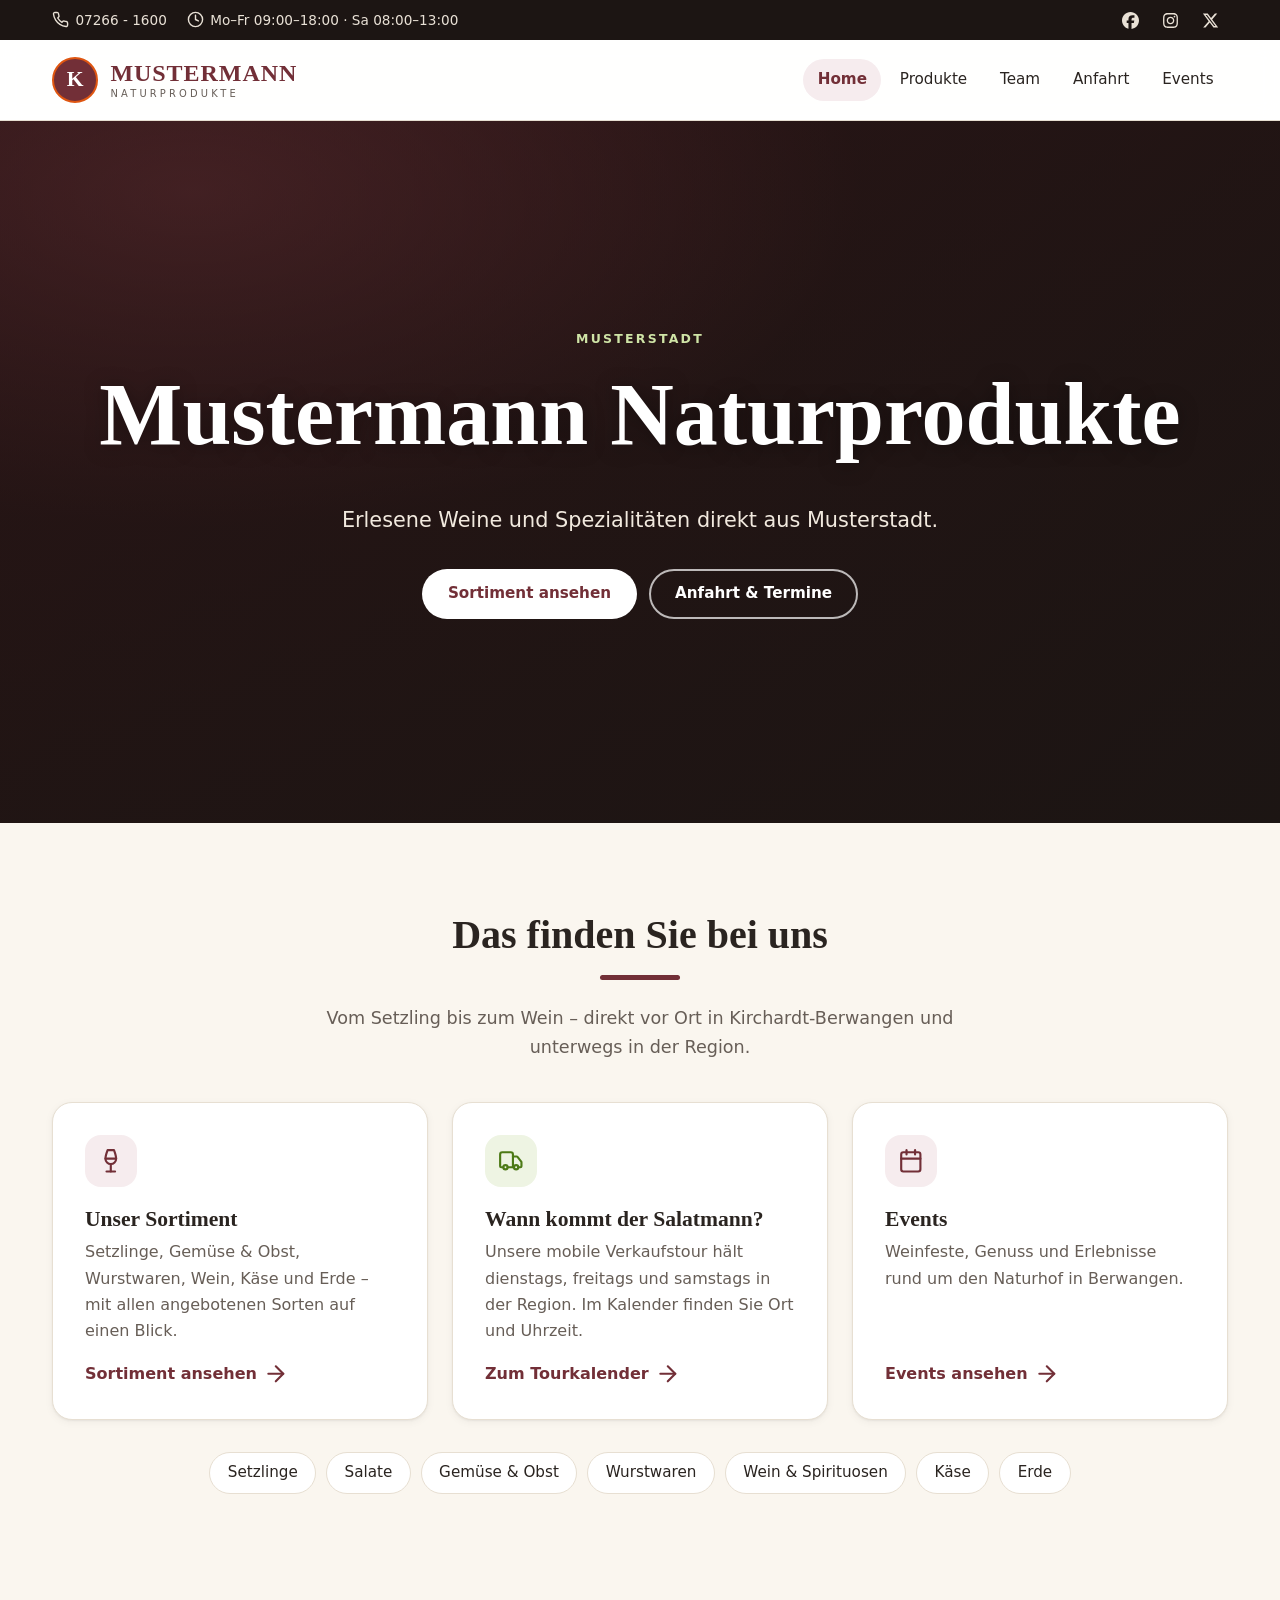
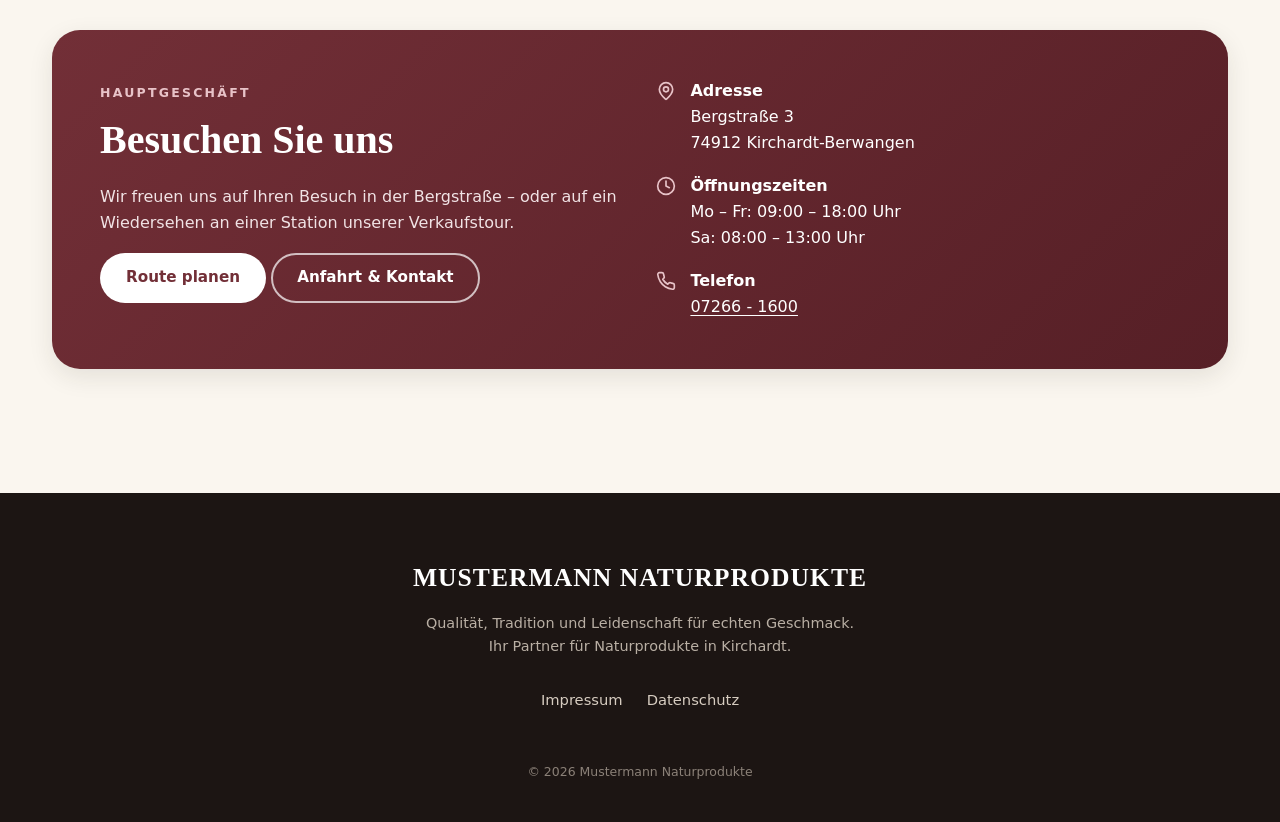
==== commit 3a7180a2: "add new" ====
--- a/index.html
+++ b/index.html
@@ -4,8 +4,8 @@
 <head>
     <meta charset="UTF-8">
     <meta name="viewport" content="width=device-width, initial-scale=1">
-    <title>Krahls Naturprodukte – Wein &amp; Feinkost in Kirchardt-Berwangen</title>
-    <meta name="description" content="Krahls Naturprodukte in Kirchardt-Berwangen – erlesene Weine, Feinkost und Spezialitäten direkt vor Ort entdecken. Qualität, Tradition und echter Geschmack.">
+    <title>Mustermann Naturprodukte – Wein &amp; Feinkost in Kirchardt-Berwangen</title>
+    <meta name="description" content="Mustermann Naturprodukte in Kirchardt-Berwangen – erlesene Weine, Feinkost und Spezialitäten direkt vor Ort entdecken. Qualität, Tradition und echter Geschmack.">
     <meta name="theme-color" content="#722f37">
     <link rel="icon" type="image/x-icon" href="assets/img/Logo.ico">
     <link rel="stylesheet" href="assets/css/style.css">
@@ -13,7 +13,7 @@
     {
         "@context": "https://schema.org",
         "@type": "LocalBusiness",
-        "name": "Krahls Naturprodukte",
+        "name": "Mustermann Naturprodukte",
         "address": {
             "@type": "PostalAddress",
             "streetAddress": "Bergstraße 3",
@@ -52,7 +52,7 @@
             <a class="brand" href="index.html">
                 <span class="brand__mark" aria-hidden="true">K<img src="assets/img/logo/Logo.jpeg" alt=""></span>
                 <span class="brand__text">
-                    <span class="brand__name">Krahls</span>
+                    <span class="brand__name">Mustermann</span>
                     <span class="brand__sub">Naturprodukte</span>
                 </span>
             </a>
@@ -87,9 +87,9 @@
         <section class="hero hero--home">
             <img class="hero__bg" src="https://images.unsplash.com/photo-1510812431401-41d2bd2722f3?auto=format&amp;fit=crop&amp;w=1920" alt="" fetchpriority="high">
             <div>
-                <span class="eyebrow">Kirchardt-Berwangen</span>
-                <h1>Krahls Naturprodukte</h1>
-                <p class="hero__lead">Erlesene Weine und Spezialitäten direkt aus Kirchardt.</p>
+                <span class="eyebrow">Musterstadt</span>
+                <h1>Mustermann Naturprodukte</h1>
+                <p class="hero__lead">Erlesene Weine und Spezialitäten direkt aus Musterstadt.</p>
                 <div class="hero__actions">
                     <a class="btn btn--light" href="produkte.html">Sortiment ansehen</a>
                     <a class="btn btn--ghost" href="anfahrt.html">Anfahrt &amp; Termine</a>
@@ -158,19 +158,19 @@
 
     <footer class="site-footer">
         <div class="container">
-            <button class="footer-logo-btn" type="button" aria-label="Logo vergrößern"><img class="footer-logo" src="assets/img/logo/Logo.jpeg" alt="Krahls Naturprodukte Logo" loading="lazy"></button>
-            <span class="footer-name">Krahls Naturprodukte</span>
+            <button class="footer-logo-btn" type="button" aria-label="Logo vergrößern"><img class="footer-logo" src="assets/img/logo/Logo.jpeg" alt="Mustermann Naturprodukte Logo" loading="lazy"></button>
+            <span class="footer-name">Mustermann Naturprodukte</span>
             <p class="footer-text">Qualität, Tradition und Leidenschaft für echten Geschmack. Ihr Partner für Naturprodukte in Kirchardt.</p>
             <ul class="footer-links">
                 <li><a href="impressum.html">Impressum</a></li>
                 <li><a href="datenschutz.html">Datenschutz</a></li>
             </ul>
-            <p class="footer-copy">© 2026 Krahls Naturprodukte</p>
+            <p class="footer-copy">© 2026 Mustermann Naturprodukte</p>
         </div>
     </footer>
 
     <dialog class="lightbox" id="logo-dialog" aria-label="Logo vergrößert">
-        <img id="logo-dialog-img" alt="Krahls Naturprodukte Logo, vergrößert">
+        <img id="logo-dialog-img" alt="Mustermann Naturprodukte Logo, vergrößert">
     </dialog>
 
     <script src="assets/js/main.js" defer></script>
--- a/assets/css/style.css
+++ b/assets/css/style.css
@@ -1,32 +1,3 @@
-/* ==========================================================================
-   Krahls Naturprodukte – Stylesheet
-   Reines CSS, kein Build-Schritt, keine externen Ressourcen.
-   Aufbau: 1 Variablen · 2 Basis · 3 Layout · 4 Header/Navigation · 5 Hero
-           6 Komponenten · 7 Produkte · 8 Team · 9 Anfahrt/Kalender · 10 Events
-           11 Rechtstexte · 12 Footer · 13 Dialoge · 14 Animation/Barrierefreiheit
-   ========================================================================== */
-
-/* --- Optional: eigene Schriften -------------------------------------------
-   Wenn Sie Inter / Playfair Display selbst hosten möchten, legen Sie die
-   .woff2-Dateien in assets/fonts/ ab und entfernen Sie die Kommentare:
-
-@font-face {
-    font-family: 'Inter';
-    font-style: normal;
-    font-weight: 400 700;
-    font-display: swap;
-    src: url('../fonts/inter-latin.woff2') format('woff2');
-}
-@font-face {
-    font-family: 'Playfair Display';
-    font-style: normal;
-    font-weight: 400 700;
-    font-display: swap;
-    src: url('../fonts/playfair-display-latin.woff2') format('woff2');
-}
---------------------------------------------------------------------------- */
-
-/* 1 · Variablen ------------------------------------------------------------ */
 :root {
     --wine: #722f37;
     --wine-dark: #561f26;
@@ -1135,3 +1106,8 @@
     .nav-toggle { display: none !important; }
     body { background: #fff; }
 }
+
+
+
+
+
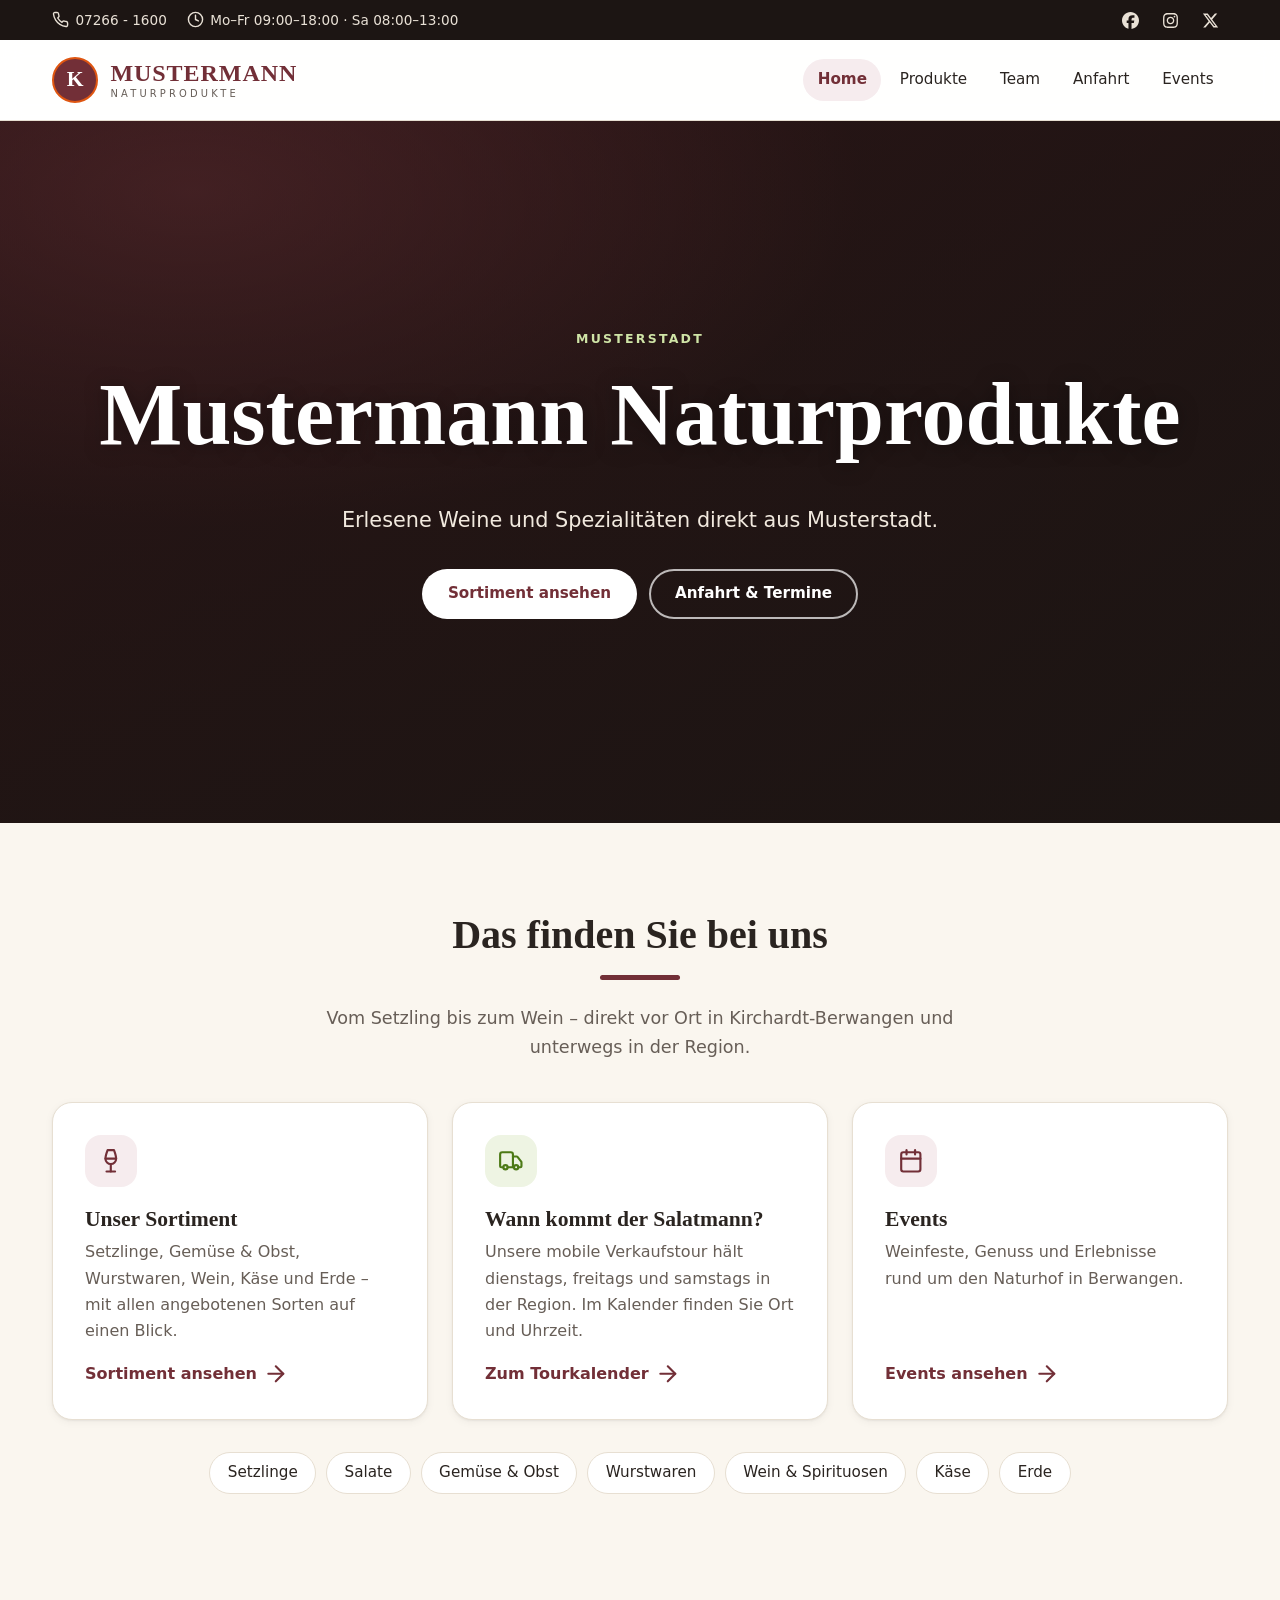
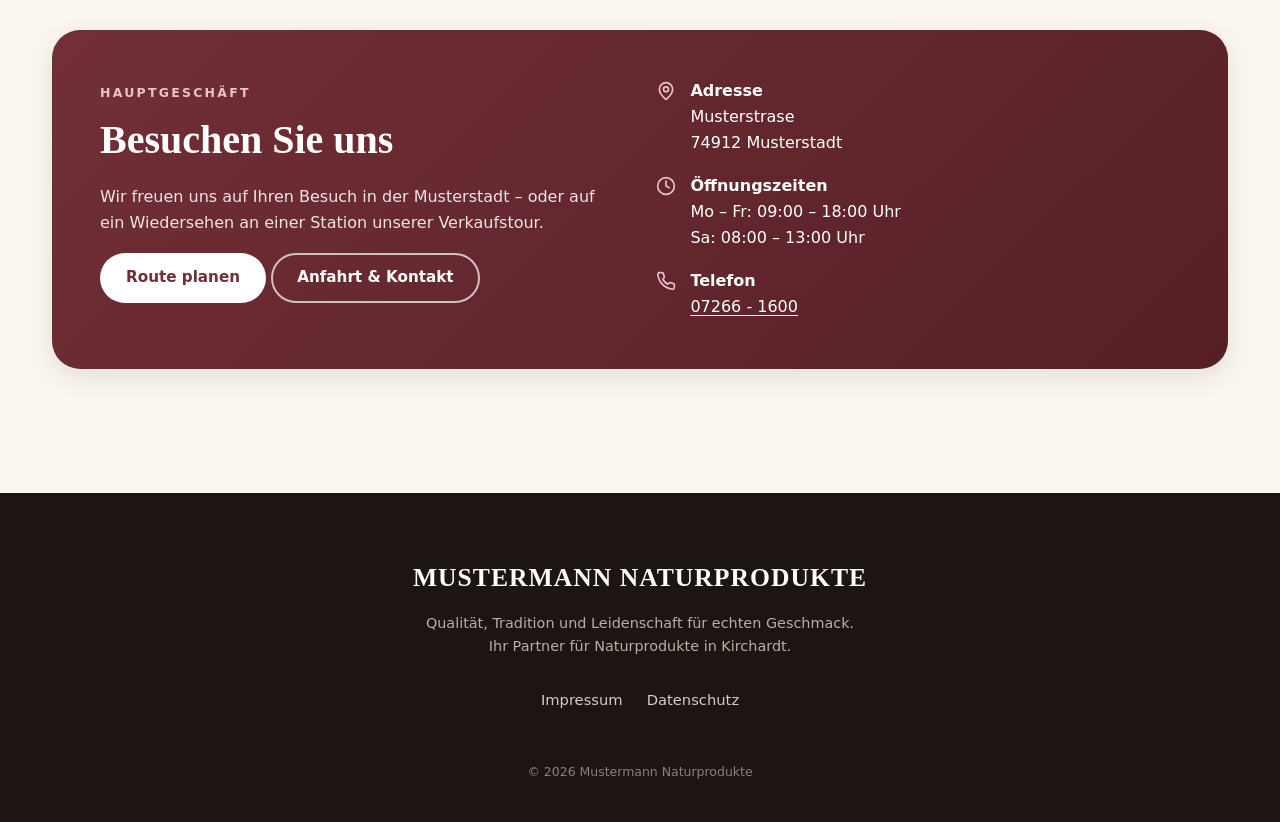
==== commit aa9b849e: "Update Name geändert von Krahl zu Mustermann und Musterstrasse" ====
--- a/index.html
+++ b/index.html
@@ -142,12 +142,12 @@
                     <div>
                         <span class="eyebrow" style="color:#e8c3c8">Hauptgeschäft</span>
                         <h2>Besuchen Sie uns</h2>
-                        <p>Wir freuen uns auf Ihren Besuch in der Bergstraße – oder auf ein Wiedersehen an einer Station unserer Verkaufstour.</p>
+                        <p>Wir freuen uns auf Ihren Besuch in der Musterstadt – oder auf ein Wiedersehen an einer Station unserer Verkaufstour.</p>
                         <p><a class="btn btn--light" href="https://www.google.com/maps/dir/?api=1&amp;destination=Bergstra%C3%9Fe+3%2C+74912+Kirchardt" target="_blank" rel="noopener noreferrer">Route planen</a>
                         <a class="btn btn--ghost" href="anfahrt.html">Anfahrt &amp; Kontakt</a></p>
                     </div>
                     <ul class="visit__facts">
-                        <li><svg class="icon" aria-hidden="true" focusable="false" stroke="currentColor" fill="none" stroke-width="2" viewBox="0 0 24 24" stroke-linecap="round" stroke-linejoin="round" xmlns="http://www.w3.org/2000/svg"><path d="M20 10c0 4.993-5.539 10.193-7.399 11.799a1 1 0 0 1-1.202 0C9.539 20.193 4 14.993 4 10a8 8 0 0 1 16 0"></path><circle cx="12" cy="10" r="3"></circle></svg><span><strong>Adresse</strong>Bergstraße 3<br>74912 Kirchardt-Berwangen</span></li>
+                        <li><svg class="icon" aria-hidden="true" focusable="false" stroke="currentColor" fill="none" stroke-width="2" viewBox="0 0 24 24" stroke-linecap="round" stroke-linejoin="round" xmlns="http://www.w3.org/2000/svg"><path d="M20 10c0 4.993-5.539 10.193-7.399 11.799a1 1 0 0 1-1.202 0C9.539 20.193 4 14.993 4 10a8 8 0 0 1 16 0"></path><circle cx="12" cy="10" r="3"></circle></svg><span><strong>Adresse</strong>Musterstrase  <br>74912 Musterstadt</span></li>
                         <li><svg class="icon" aria-hidden="true" focusable="false" stroke="currentColor" fill="none" stroke-width="2" viewBox="0 0 24 24" stroke-linecap="round" stroke-linejoin="round" xmlns="http://www.w3.org/2000/svg"><circle cx="12" cy="12" r="10"></circle><polyline points="12 6 12 12 16 14"></polyline></svg><span><strong>Öffnungszeiten</strong>Mo – Fr: 09:00 – 18:00 Uhr<br>Sa: 08:00 – 13:00 Uhr</span></li>
                         <li><svg class="icon" aria-hidden="true" focusable="false" stroke="currentColor" fill="none" stroke-width="2" viewBox="0 0 24 24" stroke-linecap="round" stroke-linejoin="round" xmlns="http://www.w3.org/2000/svg"><path d="M22 16.92v3a2 2 0 0 1-2.18 2 19.79 19.79 0 0 1-8.63-3.07 19.5 19.5 0 0 1-6-6 19.79 19.79 0 0 1-3.07-8.67A2 2 0 0 1 4.11 2h3a2 2 0 0 1 2 1.72 12.84 12.84 0 0 0 .7 2.81 2 2 0 0 1-.45 2.11L8.09 9.91a16 16 0 0 0 6 6l1.27-1.27a2 2 0 0 1 2.11-.45 12.84 12.84 0 0 0 2.81.7A2 2 0 0 1 22 16.92z"></path></svg><span><strong>Telefon</strong><a href="tel:+4972661600">07266 - 1600</a></span></li>
                     </ul>
